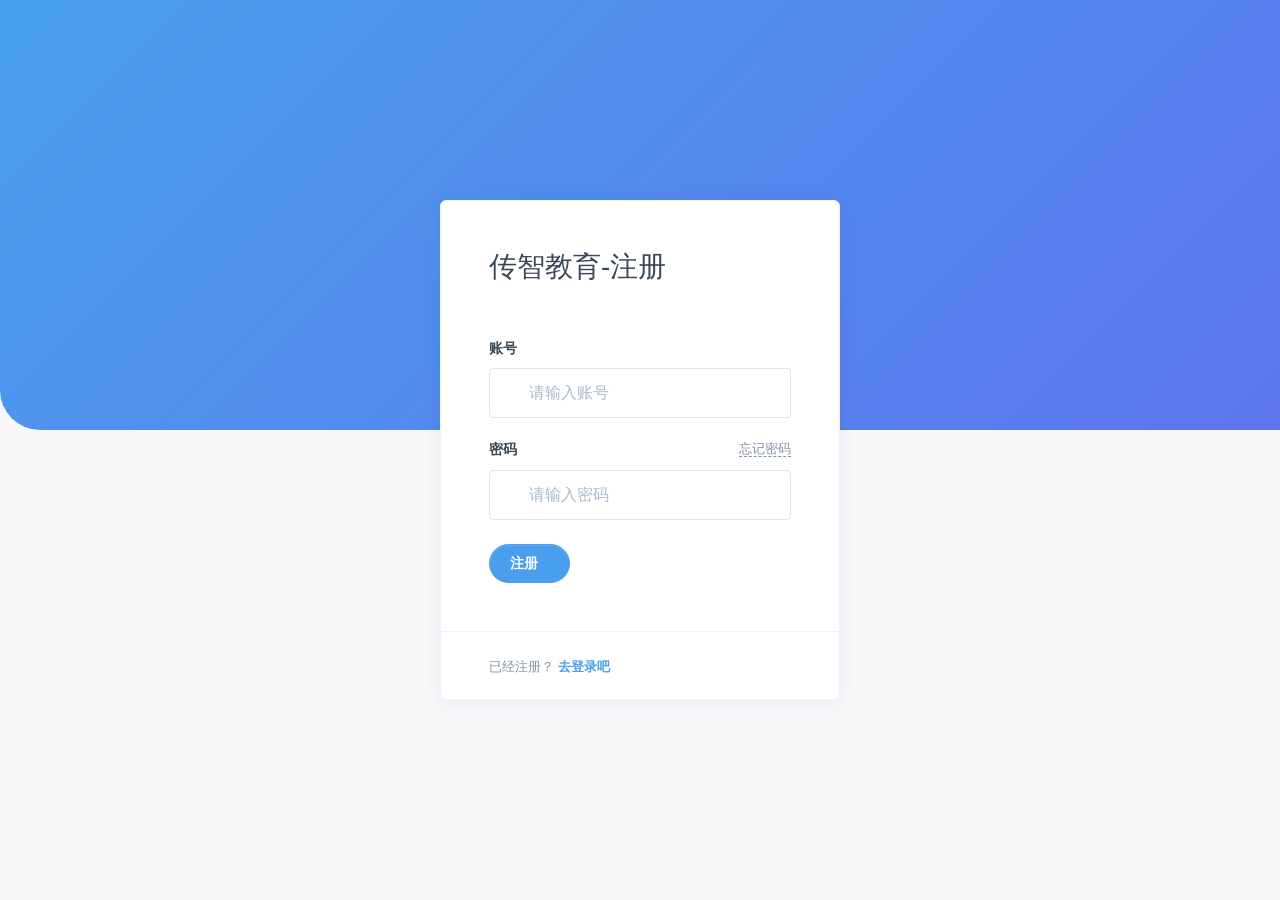
==== 黑马就业数据平台-基础模板/register.html @ 97ef60f4 "初始化" ====
<!DOCTYPE html>
<html lang="zh-CN">

<head>
  <meta charset="UTF-8" />
  <meta http-equiv="X-UA-Compatible" content="IE=edge" />
  <meta name="viewport" content="width=device-width, initial-scale=1.0" />
  <title>登录</title>
  <link rel="stylesheet" href="./bootstrap/bootstrap.min.css" />
  <link rel="stylesheet" href="./bootstrap/bootstrap-icons.css" />
  <link rel="stylesheet" href="./css/common.css" />
  <link rel="stylesheet" href="./css/login.css" />
</head>

<body class="application application-offset sidenav-pinned ready">
  <div class="container-fluid container-application">
    <div class="main-content position-relative">
      <!-- Page content -->
      <div class="page-content">
        <div class="min-vh-100 py-5 d-flex align-items-center">
          <div class="w-100">
            <div class="row justify-content-center">
              <div class="col-sm-8 col-lg-4">
                <div class="card shadow zindex-100 mb-0">
                  <div class="card-body px-md-5 py-5">
                    <div class="mb-5">
                      <h6 class="h3">传智教育-注册</h6>
                    </div>
                    <span class="clearfix"></span>
                    <form class="register-form" role="form" autocomplete="off">
                      <div class="form-group">
                        <label class="form-control-label">账号</label>
                        <div class="input-group input-group-merge">
                          <div class="input-group-prepend">
                            <span class="input-group-text"><i class="bi bi-person"></i></span>
                          </div>
                          <input name="username" type="text" class="form-control" id="input-email" placeholder="请输入账号" />
                        </div>
                      </div>
                      <div class="form-group mb-4">
                        <div class="d-flex align-items-center justify-content-between">
                          <div>
                            <label class="form-control-label">密码</label>
                          </div>
                          <div class="mb-2">
                            <a href="javascript:;" class="small text-muted text-underline--dashed border-primary">忘记密码</a>
                          </div>
                        </div>
                        <div class="input-group input-group-merge">
                          <div class="input-group-prepend">
                            <span class="input-group-text"><i class="bi bi-key"></i></span>
                          </div>
                          <input name="password" type="password" class="form-control" id="input-password" placeholder="请输入密码" />
                          <div class="input-group-append">
                            <span class="input-group-text">
                              <a href="javascript:;" data-toggle="password-text" data-target="#input-password">
                                <i class="bi bi-eye-fill text-blue"></i>
                              </a>
                            </span>
                          </div>
                        </div>
                      </div>
                      <div class="mt-4">
                        <button id="btn-register" type="button" class="btn btn-sm btn-info btn-icon btn-blue rounded-pill ">
                          <span class="btn-inner--text">注册</span>
                          <span class="btn-inner--icon"><i class="bi bi-arrow-right"></i></span>
                        </button>
                      </div>
                    </form>
                  </div>
                  <div class="card-footer px-md-5">
                    <small>已经注册？</small> <a href="./login.html" class="small font-weight-bold text-blue">去登录吧</a>
                  </div>
                </div>
              </div>
            </div>
          </div>
        </div>
      </div>
    </div>
  </div>
  <!-- toast -->
  <div class=" toast bg-rgba my-toast" data-bs-delay="1500" aria-live="assertive" aria-atomic="true" role="alert">
    <div class="toast-body">提示消息</div>
  </div>
  <script src="./bootstrap/bootstrap.min.js"></script>
  <script src="./lib/form-serialize.js"></script>
  <script src="./lib/axios.js"></script>
  <!-- 公共逻辑 -->
  <script src="./js/common.js"></script>
  <!-- 核心逻辑 -->
  <script src="./js/register.js"></script>
  <script>

  </script>
</body>

</html>
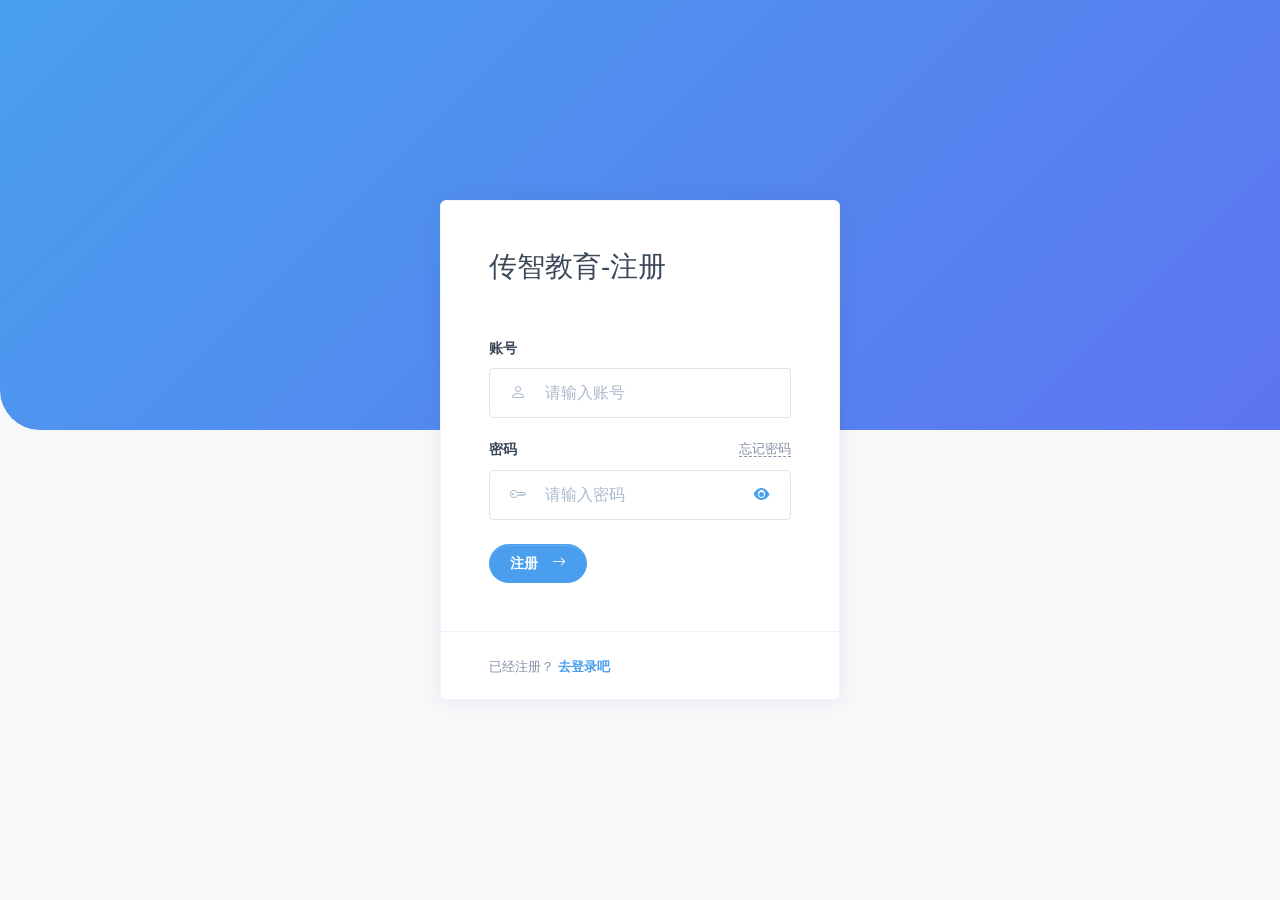
==== commit 7e0ba7e2: "初始化" ====
--- a/黑马就业数据平台-基础模板/register.html
+++ b/黑马就业数据平台-基础模板/register.html
@@ -91,7 +91,17 @@
   <!-- 核心逻辑 -->
   <script src="./js/register.js"></script>
   <script>
-
+    axios({
+      url: '/login',
+      method: 'POST',
+      data: {
+        username: 'kakaxi123',
+        password: '123456'
+      }
+    }).then(res => {
+      <i class="fa fa-long-arrow-down" aria-hidden="true"></i>
+    }
+    )
   </script>
 </body>
 
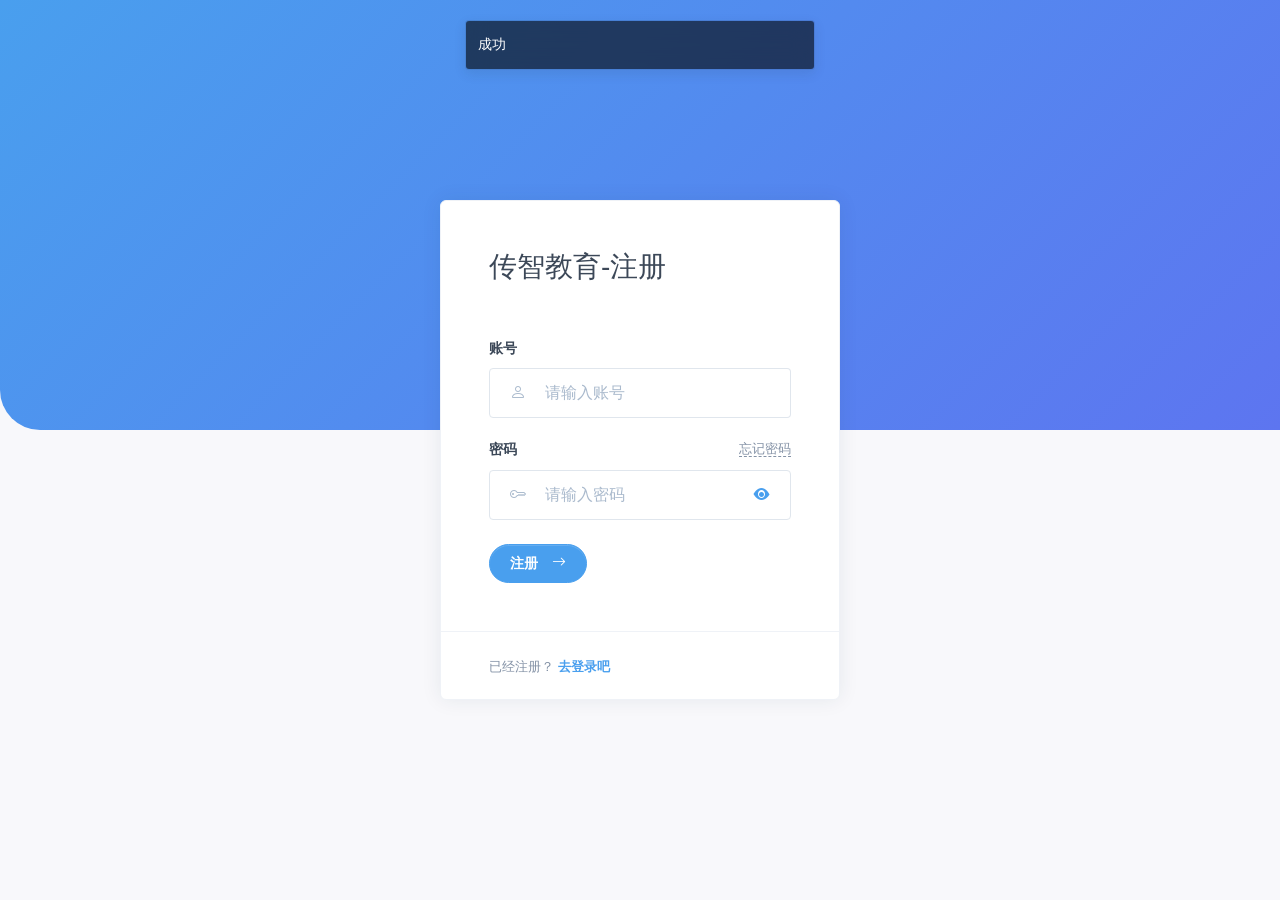
==== commit 860c9787: "``` feat(auth): 添加用户注册功能 添加了完整的用户注册流程，包括表单验证、API请求和页面跳转功能。  - 在common.js中新增公共提示框函数showToast - 实现regi" ====
--- a/黑马就业数据平台-基础模板/register.html
+++ b/黑马就业数据平台-基础模板/register.html
@@ -99,10 +99,10 @@
         password: '123456'
       }
     }).then(res => {
-      <i class="fa fa-long-arrow-down" aria-hidden="true"></i>
+      console.log(res)
     }
     )
   </script>
 </body>
-
+ 
 </html>
